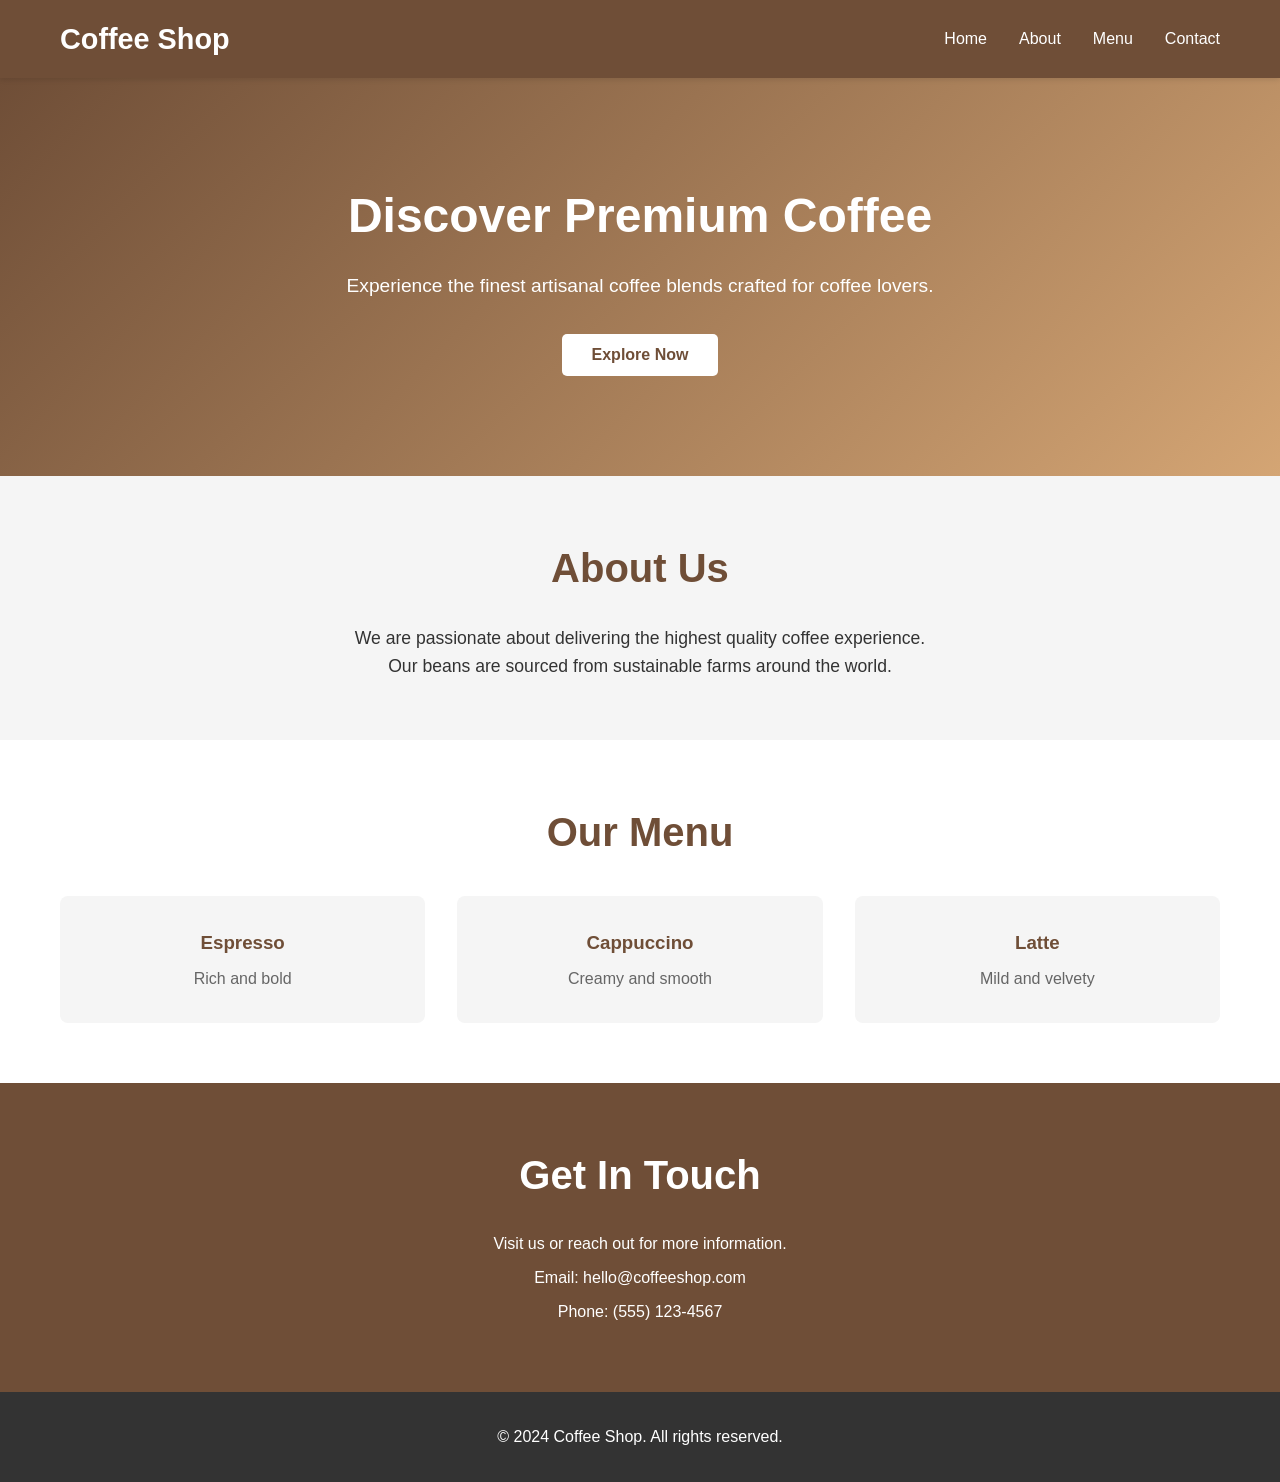
==== index.html @ 4ff1c667 "Initial commit: Set up project structure with HTML, CSS, and assets directories" ====
<!DOCTYPE html>
<html lang="en">
<head>
    <meta charset="UTF-8">
    <meta name="viewport" content="width=device-width, initial-scale=1.0">
    <meta name="description" content="Premium coffee shop landing page - Discover our artisanal coffee blends and cozy atmosphere.">
    <title>Coffee Shop - Artisanal Coffee Blends</title>
    <link rel="stylesheet" href="css/styles.css">
</head>
<body>
    <header>
        <nav class="navbar">
            <div class="container">
                <h1 class="logo">Coffee Shop</h1>
                <ul class="nav-links">
                    <li><a href="#home">Home</a></li>
                    <li><a href="#about">About</a></li>
                    <li><a href="#menu">Menu</a></li>
                    <li><a href="#contact">Contact</a></li>
                </ul>
            </div>
        </nav>
    </header>

    <main>
        <section id="home" class="hero">
            <div class="hero-content">
                <h2>Discover Premium Coffee</h2>
                <p>Experience the finest artisanal coffee blends crafted for coffee lovers.</p>
                <button class="cta-button">Explore Now</button>
            </div>
        </section>

        <section id="about" class="about">
            <div class="container">
                <h2>About Us</h2>
                <p>We are passionate about delivering the highest quality coffee experience. Our beans are sourced from sustainable farms around the world.</p>
            </div>
        </section>

        <section id="menu" class="menu">
            <div class="container">
                <h2>Our Menu</h2>
                <div class="menu-items">
                    <div class="menu-item">
                        <h3>Espresso</h3>
                        <p>Rich and bold</p>
                    </div>
                    <div class="menu-item">
                        <h3>Cappuccino</h3>
                        <p>Creamy and smooth</p>
                    </div>
                    <div class="menu-item">
                        <h3>Latte</h3>
                        <p>Mild and velvety</p>
                    </div>
                </div>
            </div>
        </section>

        <section id="contact" class="contact">
            <div class="container">
                <h2>Get In Touch</h2>
                <p>Visit us or reach out for more information.</p>
                <p>Email: hello@coffeeshop.com</p>
                <p>Phone: (555) 123-4567</p>
            </div>
        </section>
    </main>

    <footer>
        <div class="container">
            <p>&copy; 2024 Coffee Shop. All rights reserved.</p>
        </div>
    </footer>

    <script src="assets/script.js"></script>
</body>
</html>
---- css/styles.css ----
/* Coffee Shop Landing Page - Main Stylesheet */

:root {
    --primary-color: #6F4E37;
    --secondary-color: #D4A574;
    --text-color: #333;
    --light-bg: #F5F5F5;
    --white: #FFFFFF;
}

* {
    margin: 0;
    padding: 0;
    box-sizing: border-box;
}

html {
    scroll-behavior: smooth;
}

body {
    font-family: 'Segoe UI', Tahoma, Geneva, Verdana, sans-serif;
    color: var(--text-color);
    line-height: 1.6;
}

.container {
    max-width: 1200px;
    margin: 0 auto;
    padding: 0 20px;
}

/* Header & Navigation */
header {
    background-color: var(--primary-color);
    color: var(--white);
    position: sticky;
    top: 0;
    z-index: 100;
    box-shadow: 0 2px 5px rgba(0,0,0,0.1);
}

.navbar .container {
    display: flex;
    justify-content: space-between;
    align-items: center;
    padding: 1rem 20px;
}

.logo {
    font-size: 1.8rem;
    font-weight: bold;
}

.nav-links {
    display: flex;
    list-style: none;
    gap: 2rem;
}

.nav-links a {
    color: var(--white);
    text-decoration: none;
    transition: color 0.3s ease;
}

.nav-links a:hover {
    color: var(--secondary-color);
}

/* Hero Section */
.hero {
    background: linear-gradient(135deg, var(--primary-color), var(--secondary-color));
    color: var(--white);
    padding: 100px 20px;
    text-align: center;
}

.hero-content h2 {
    font-size: 3rem;
    margin-bottom: 1rem;
}

.hero-content p {
    font-size: 1.2rem;
    margin-bottom: 2rem;
}

.cta-button {
    background-color: var(--white);
    color: var(--primary-color);
    border: none;
    padding: 12px 30px;
    font-size: 1rem;
    font-weight: bold;
    border-radius: 5px;
    cursor: pointer;
    transition: transform 0.3s ease, box-shadow 0.3s ease;
}

.cta-button:hover {
    transform: translateY(-2px);
    box-shadow: 0 4px 12px rgba(0,0,0,0.2);
}

/* About Section */
.about {
    padding: 60px 20px;
    background-color: var(--light-bg);
    text-align: center;
}

.about h2 {
    font-size: 2.5rem;
    margin-bottom: 1.5rem;
    color: var(--primary-color);
}

.about p {
    font-size: 1.1rem;
    max-width: 600px;
    margin: 0 auto;
}

/* Menu Section */
.menu {
    padding: 60px 20px;
}

.menu h2 {
    font-size: 2.5rem;
    text-align: center;
    margin-bottom: 2rem;
    color: var(--primary-color);
}

.menu-items {
    display: grid;
    grid-template-columns: repeat(auto-fit, minmax(250px, 1fr));
    gap: 2rem;
}

.menu-item {
    background-color: var(--light-bg);
    padding: 2rem;
    border-radius: 8px;
    text-align: center;
    transition: transform 0.3s ease, box-shadow 0.3s ease;
}

.menu-item:hover {
    transform: translateY(-5px);
    box-shadow: 0 6px 15px rgba(0,0,0,0.1);
}

.menu-item h3 {
    color: var(--primary-color);
    margin-bottom: 0.5rem;
}

.menu-item p {
    color: #666;
}

/* Contact Section */
.contact {
    padding: 60px 20px;
    background-color: var(--primary-color);
    color: var(--white);
    text-align: center;
}

.contact h2 {
    font-size: 2.5rem;
    margin-bottom: 1.5rem;
}

.contact p {
    font-size: 1rem;
    margin-bottom: 0.5rem;
}

/* Footer */
footer {
    background-color: #333;
    color: var(--white);
    text-align: center;
    padding: 2rem 20px;
}

footer p {
    margin: 0;
}

/* Responsive Design */
@media (max-width: 768px) {
    .nav-links {
        gap: 1rem;
        font-size: 0.9rem;
    }

    .hero-content h2 {
        font-size: 2rem;
    }

    .hero-content p {
        font-size: 1rem;
    }

    .about h2,
    .menu h2,
    .contact h2 {
        font-size: 2rem;
    }

    .menu-items {
        grid-template-columns: 1fr;
    }
}
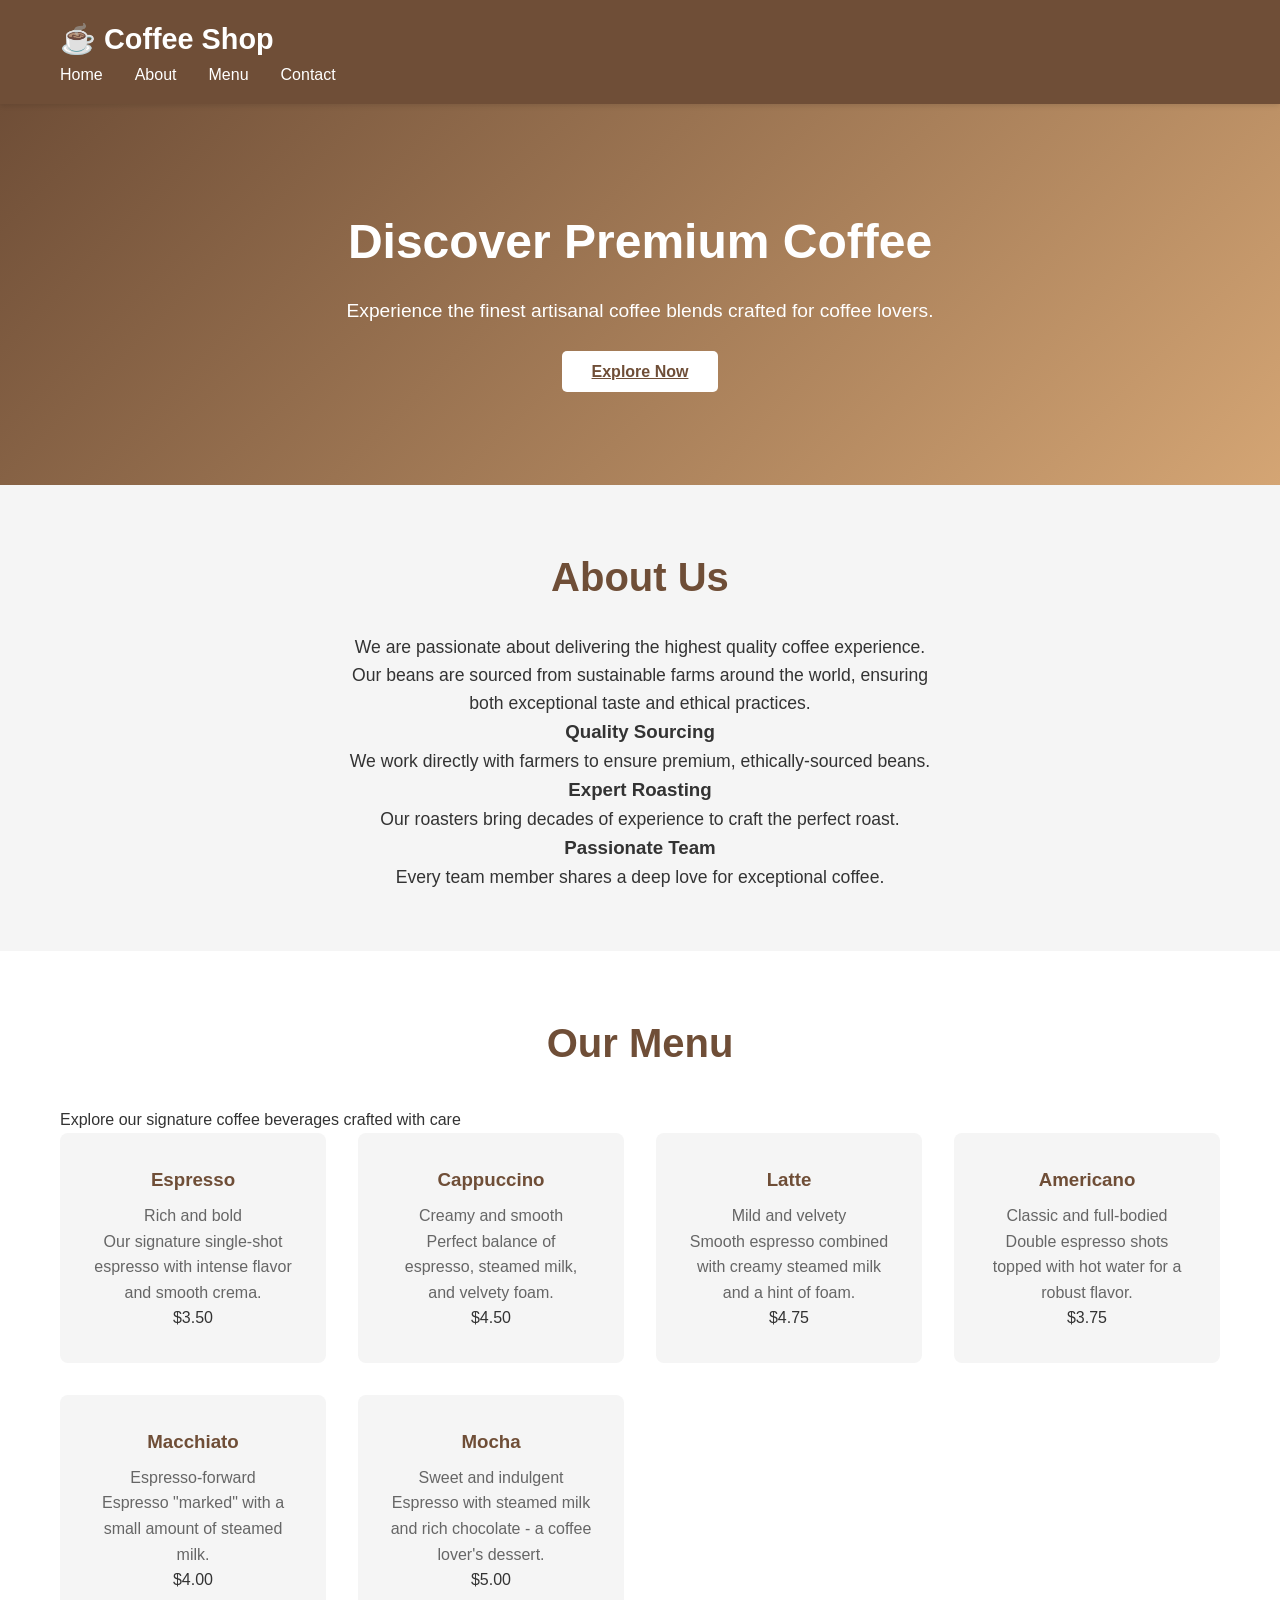
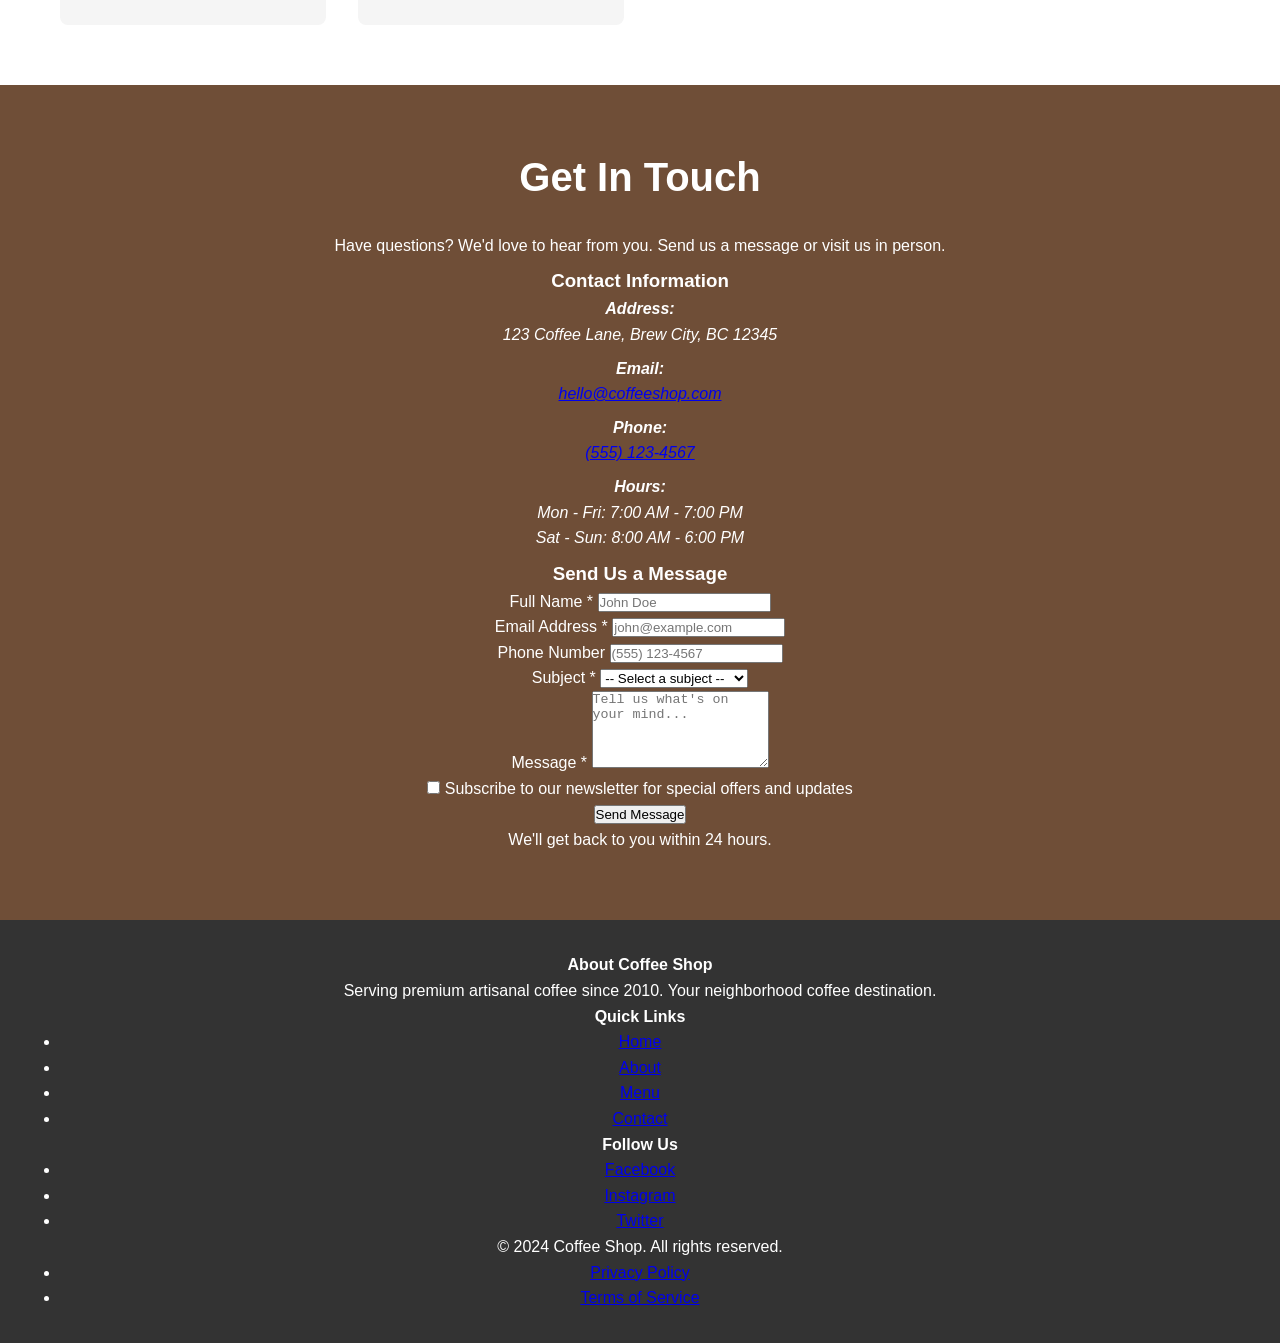
==== commit b83227e9: "feat: Create comprehensive HTML markup with semantic structure - Add complete header with navigation" ====
--- a/index.html
+++ b/index.html
@@ -4,73 +4,240 @@
     <meta charset="UTF-8">
     <meta name="viewport" content="width=device-width, initial-scale=1.0">
     <meta name="description" content="Premium coffee shop landing page - Discover our artisanal coffee blends and cozy atmosphere.">
+    <meta name="keywords" content="coffee, artisanal, cafe, specialty coffee, espresso">
+    <meta name="author" content="Coffee Shop">
     <title>Coffee Shop - Artisanal Coffee Blends</title>
     <link rel="stylesheet" href="css/styles.css">
 </head>
 <body>
-    <header>
+    <!-- Header with Navigation -->
+    <header class="header">
         <nav class="navbar">
             <div class="container">
-                <h1 class="logo">Coffee Shop</h1>
-                <ul class="nav-links">
-                    <li><a href="#home">Home</a></li>
-                    <li><a href="#about">About</a></li>
-                    <li><a href="#menu">Menu</a></li>
-                    <li><a href="#contact">Contact</a></li>
-                </ul>
+                <div class="nav-wrapper">
+                    <h1 class="logo">☕ Coffee Shop</h1>
+                    <ul class="nav-links">
+                        <li><a href="#home">Home</a></li>
+                        <li><a href="#about">About</a></li>
+                        <li><a href="#menu">Menu</a></li>
+                        <li><a href="#contact">Contact</a></li>
+                    </ul>
+                </div>
             </div>
         </nav>
     </header>
 
     <main>
+        <!-- Hero Section -->
         <section id="home" class="hero">
             <div class="hero-content">
                 <h2>Discover Premium Coffee</h2>
                 <p>Experience the finest artisanal coffee blends crafted for coffee lovers.</p>
-                <button class="cta-button">Explore Now</button>
-            </div>
-        </section>
-
+                <a href="#menu" class="cta-button">Explore Now</a>
+            </div>
+        </section>
+
+        <!-- About Section -->
         <section id="about" class="about">
             <div class="container">
                 <h2>About Us</h2>
-                <p>We are passionate about delivering the highest quality coffee experience. Our beans are sourced from sustainable farms around the world.</p>
-            </div>
-        </section>
-
+                <article class="about-content">
+                    <p>We are passionate about delivering the highest quality coffee experience. Our beans are sourced from sustainable farms around the world, ensuring both exceptional taste and ethical practices.</p>
+                    <div class="about-features">
+                        <div class="feature">
+                            <h3>Quality Sourcing</h3>
+                            <p>We work directly with farmers to ensure premium, ethically-sourced beans.</p>
+                        </div>
+                        <div class="feature">
+                            <h3>Expert Roasting</h3>
+                            <p>Our roasters bring decades of experience to craft the perfect roast.</p>
+                        </div>
+                        <div class="feature">
+                            <h3>Passionate Team</h3>
+                            <p>Every team member shares a deep love for exceptional coffee.</p>
+                        </div>
+                    </div>
+                </article>
+            </div>
+        </section>
+
+        <!-- Menu Preview Section -->
         <section id="menu" class="menu">
             <div class="container">
                 <h2>Our Menu</h2>
+                <p class="menu-intro">Explore our signature coffee beverages crafted with care</p>
                 <div class="menu-items">
-                    <div class="menu-item">
+                    <article class="menu-item">
                         <h3>Espresso</h3>
-                        <p>Rich and bold</p>
-                    </div>
-                    <div class="menu-item">
+                        <p class="description">Rich and bold</p>
+                        <p class="details">Our signature single-shot espresso with intense flavor and smooth crema.</p>
+                        <span class="price">$3.50</span>
+                    </article>
+                    <article class="menu-item">
                         <h3>Cappuccino</h3>
-                        <p>Creamy and smooth</p>
-                    </div>
-                    <div class="menu-item">
+                        <p class="description">Creamy and smooth</p>
+                        <p class="details">Perfect balance of espresso, steamed milk, and velvety foam.</p>
+                        <span class="price">$4.50</span>
+                    </article>
+                    <article class="menu-item">
                         <h3>Latte</h3>
-                        <p>Mild and velvety</p>
-                    </div>
-                </div>
-            </div>
-        </section>
-
+                        <p class="description">Mild and velvety</p>
+                        <p class="details">Smooth espresso combined with creamy steamed milk and a hint of foam.</p>
+                        <span class="price">$4.75</span>
+                    </article>
+                    <article class="menu-item">
+                        <h3>Americano</h3>
+                        <p class="description">Classic and full-bodied</p>
+                        <p class="details">Double espresso shots topped with hot water for a robust flavor.</p>
+                        <span class="price">$3.75</span>
+                    </article>
+                    <article class="menu-item">
+                        <h3>Macchiato</h3>
+                        <p class="description">Espresso-forward</p>
+                        <p class="details">Espresso "marked" with a small amount of steamed milk.</p>
+                        <span class="price">$4.00</span>
+                    </article>
+                    <article class="menu-item">
+                        <h3>Mocha</h3>
+                        <p class="description">Sweet and indulgent</p>
+                        <p class="details">Espresso with steamed milk and rich chocolate - a coffee lover's dessert.</p>
+                        <span class="price">$5.00</span>
+                    </article>
+                </div>
+            </div>
+        </section>
+
+        <!-- Contact Section with Form -->
         <section id="contact" class="contact">
             <div class="container">
                 <h2>Get In Touch</h2>
-                <p>Visit us or reach out for more information.</p>
-                <p>Email: hello@coffeeshop.com</p>
-                <p>Phone: (555) 123-4567</p>
+                <p class="contact-intro">Have questions? We'd love to hear from you. Send us a message or visit us in person.</p>
+                
+                <div class="contact-wrapper">
+                    <!-- Contact Information -->
+                    <aside class="contact-info">
+                        <h3>Contact Information</h3>
+                        <address>
+                            <p><strong>Address:</strong><br>123 Coffee Lane, Brew City, BC 12345</p>
+                            <p><strong>Email:</strong><br><a href="mailto:hello@coffeeshop.com">hello@coffeeshop.com</a></p>
+                            <p><strong>Phone:</strong><br><a href="tel:+15551234567">(555) 123-4567</a></p>
+                            <p><strong>Hours:</strong><br>Mon - Fri: 7:00 AM - 7:00 PM<br>Sat - Sun: 8:00 AM - 6:00 PM</p>
+                        </address>
+                    </aside>
+
+                    <!-- Contact Form -->
+                    <form class="contact-form" method="POST" action="#" name="contactForm">
+                        <h3>Send Us a Message</h3>
+                        
+                        <div class="form-group">
+                            <label for="name">Full Name <span class="required">*</span></label>
+                            <input 
+                                type="text" 
+                                id="name" 
+                                name="name" 
+                                placeholder="John Doe"
+                                required
+                                autocomplete="name"
+                            >
+                        </div>
+
+                        <div class="form-group">
+                            <label for="email">Email Address <span class="required">*</span></label>
+                            <input 
+                                type="email" 
+                                id="email" 
+                                name="email" 
+                                placeholder="john@example.com"
+                                required
+                                autocomplete="email"
+                            >
+                        </div>
+
+                        <div class="form-group">
+                            <label for="phone">Phone Number</label>
+                            <input 
+                                type="tel" 
+                                id="phone" 
+                                name="phone" 
+                                placeholder="(555) 123-4567"
+                                autocomplete="tel"
+                            >
+                        </div>
+
+                        <div class="form-group">
+                            <label for="subject">Subject <span class="required">*</span></label>
+                            <select id="subject" name="subject" required>
+                                <option value="">-- Select a subject --</option>
+                                <option value="general">General Inquiry</option>
+                                <option value="order">Order Information</option>
+                                <option value="events">Events & Catering</option>
+                                <option value="feedback">Feedback</option>
+                                <option value="partnership">Business Partnership</option>
+                                <option value="other">Other</option>
+                            </select>
+                        </div>
+
+                        <div class="form-group">
+                            <label for="message">Message <span class="required">*</span></label>
+                            <textarea 
+                                id="message" 
+                                name="message" 
+                                rows="5" 
+                                placeholder="Tell us what's on your mind..."
+                                required
+                            ></textarea>
+                        </div>
+
+                        <div class="form-group checkbox">
+                            <input 
+                                type="checkbox" 
+                                id="newsletter" 
+                                name="newsletter"
+                            >
+                            <label for="newsletter">Subscribe to our newsletter for special offers and updates</label>
+                        </div>
+
+                        <button type="submit" class="submit-button">Send Message</button>
+                        <p class="form-note">We'll get back to you within 24 hours.</p>
+                    </form>
+                </div>
             </div>
         </section>
     </main>
 
-    <footer>
+    <!-- Footer -->
+    <footer class="footer">
         <div class="container">
-            <p>&copy; 2024 Coffee Shop. All rights reserved.</p>
+            <div class="footer-content">
+                <div class="footer-section">
+                    <h4>About Coffee Shop</h4>
+                    <p>Serving premium artisanal coffee since 2010. Your neighborhood coffee destination.</p>
+                </div>
+                <div class="footer-section">
+                    <h4>Quick Links</h4>
+                    <ul>
+                        <li><a href="#home">Home</a></li>
+                        <li><a href="#about">About</a></li>
+                        <li><a href="#menu">Menu</a></li>
+                        <li><a href="#contact">Contact</a></li>
+                    </ul>
+                </div>
+                <div class="footer-section">
+                    <h4>Follow Us</h4>
+                    <ul>
+                        <li><a href="#">Facebook</a></li>
+                        <li><a href="#">Instagram</a></li>
+                        <li><a href="#">Twitter</a></li>
+                    </ul>
+                </div>
+            </div>
+            <div class="footer-bottom">
+                <p>&copy; 2024 Coffee Shop. All rights reserved.</p>
+                <ul class="footer-links">
+                    <li><a href="#">Privacy Policy</a></li>
+                    <li><a href="#">Terms of Service</a></li>
+                </ul>
+            </div>
         </div>
     </footer>
 
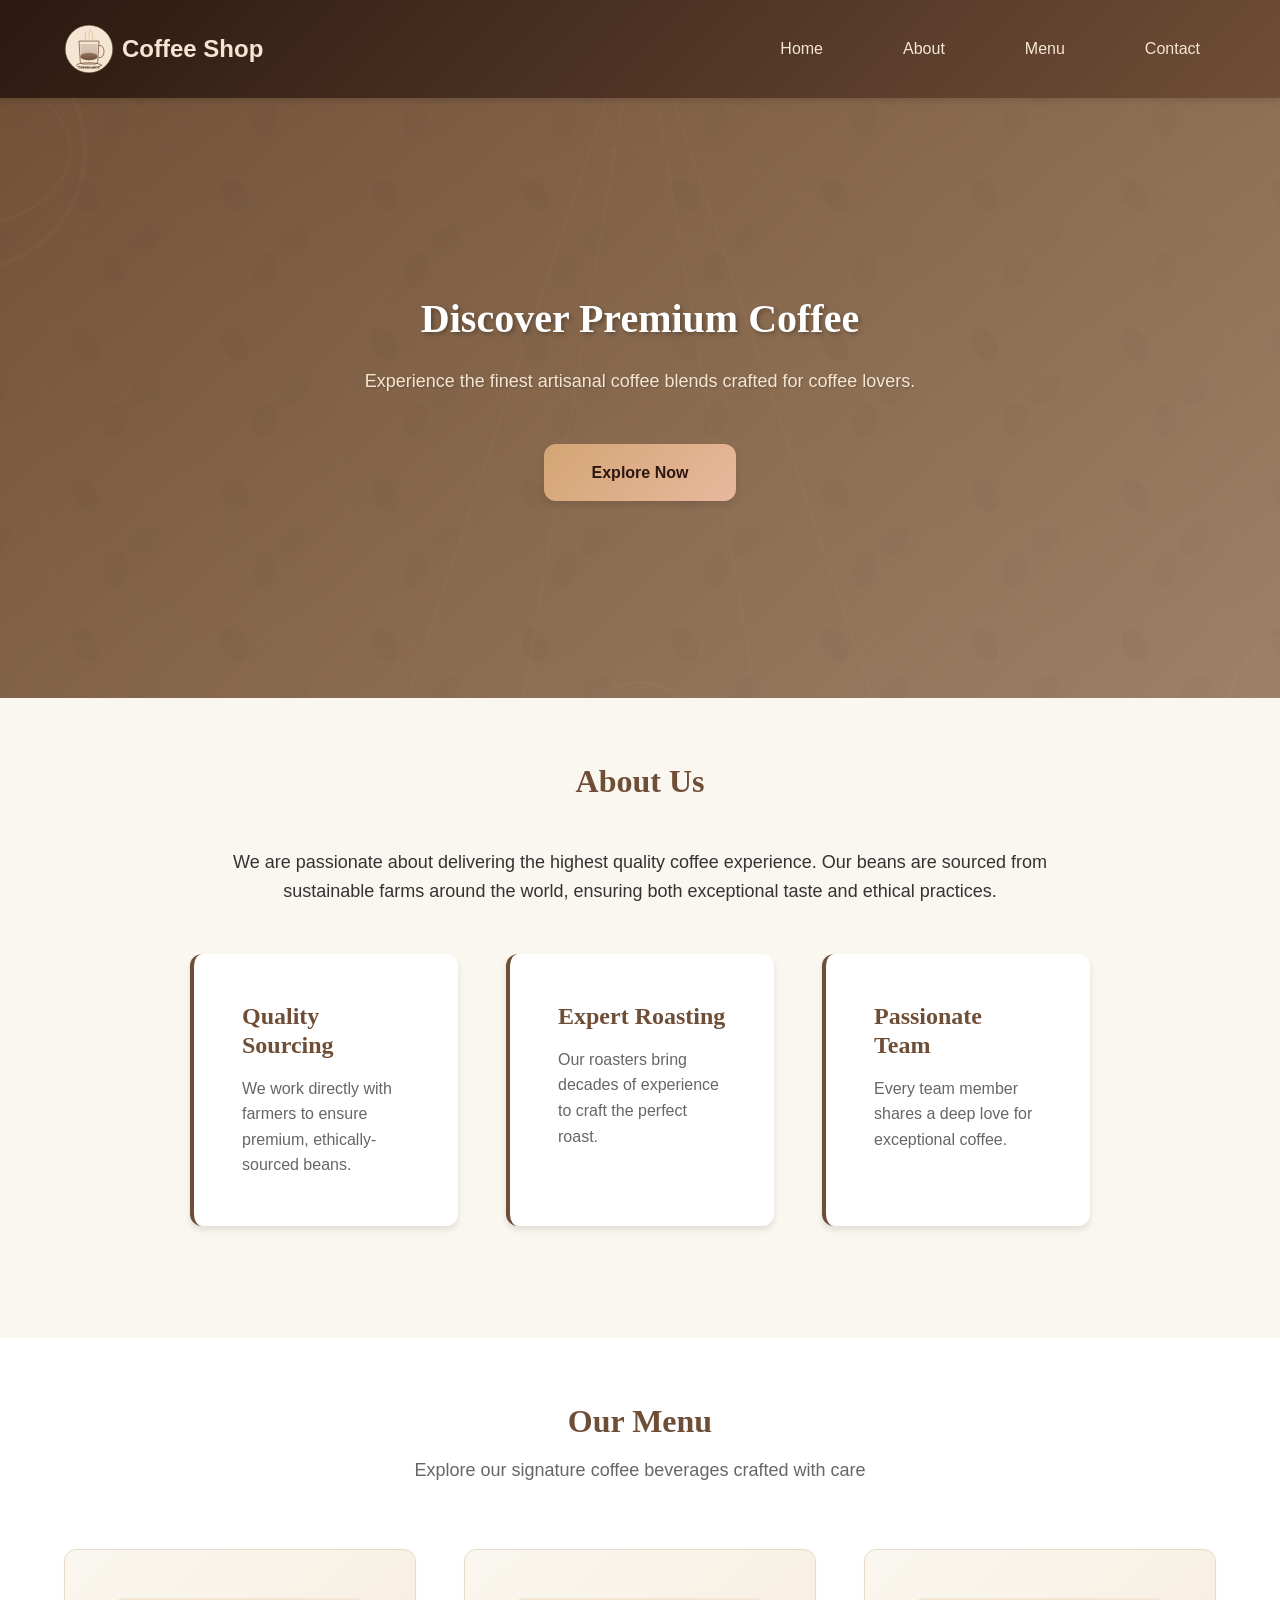
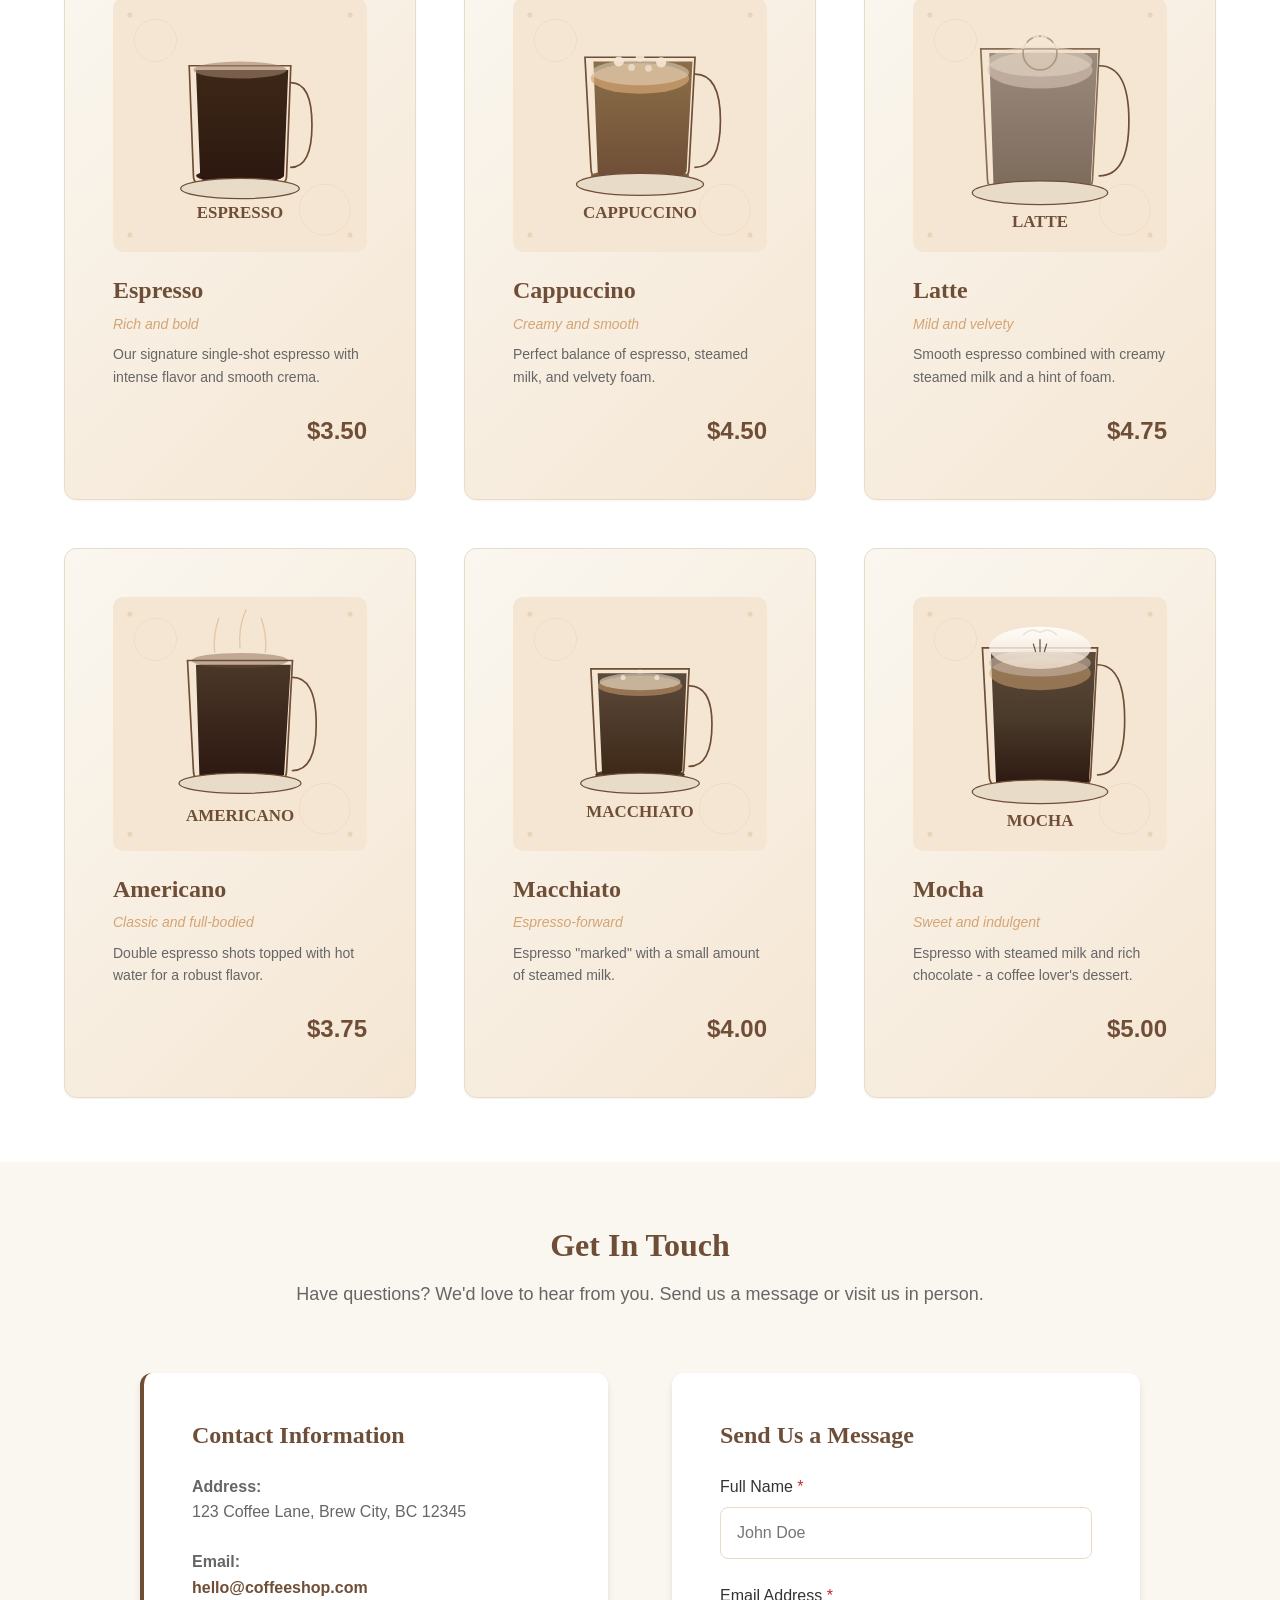
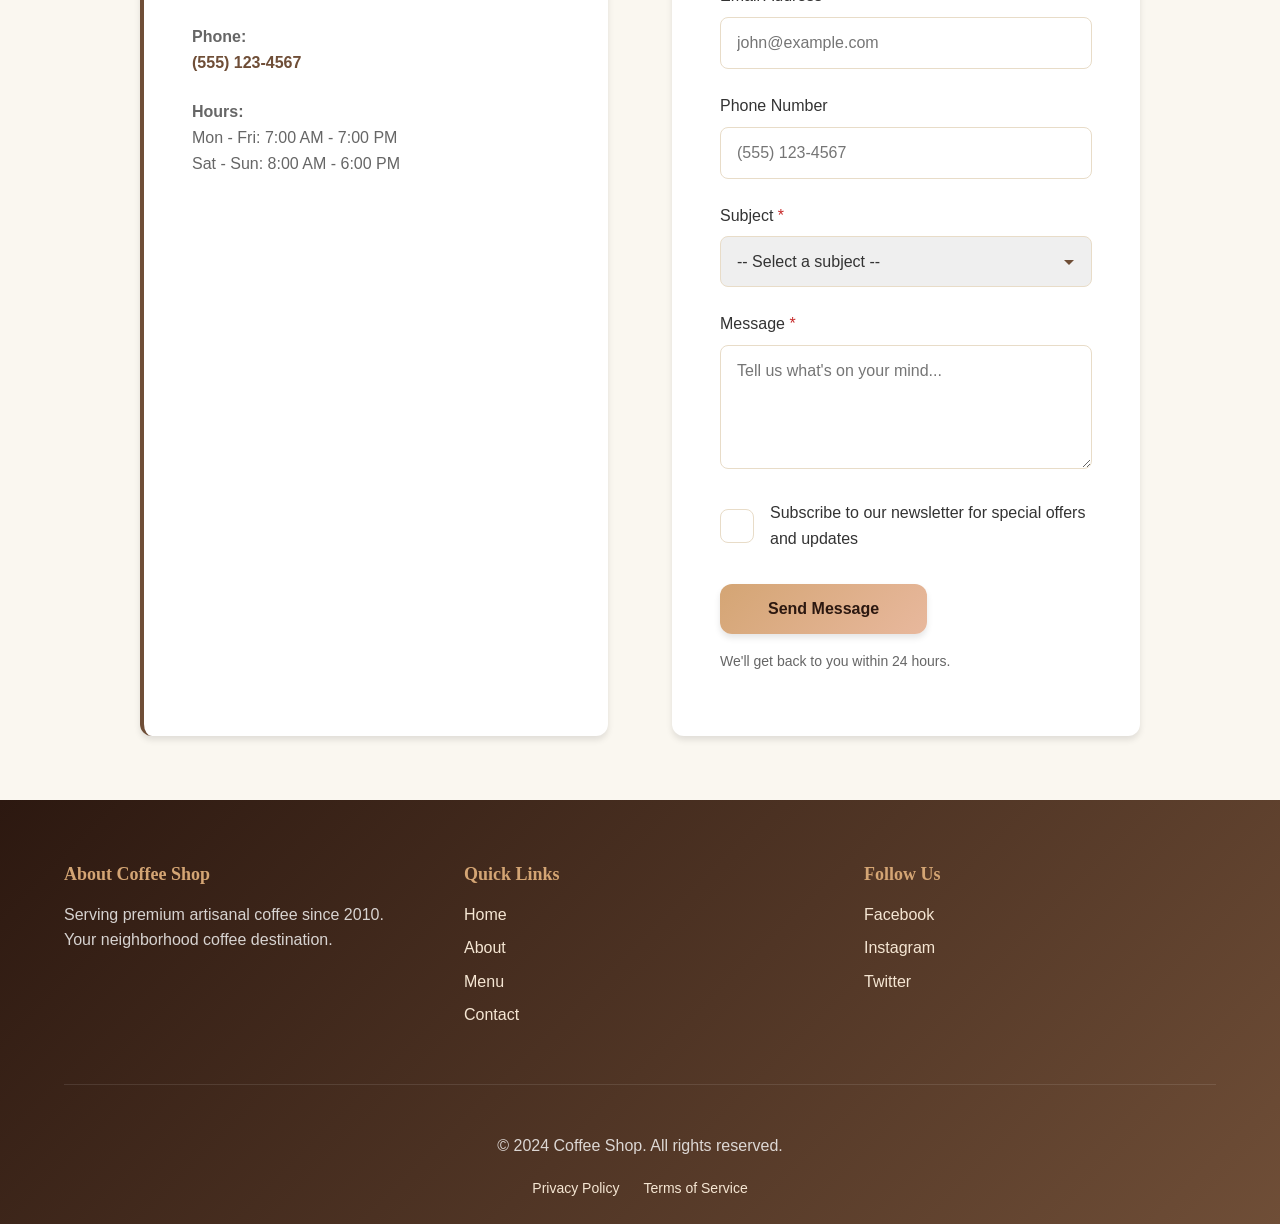
==== commit 8f3a842f: "Add coffee shop branding assets: logo, hero background, and menu item illustrations with optimized l" ====
--- a/index.html
+++ b/index.html
@@ -8,6 +8,10 @@
     <meta name="author" content="Coffee Shop">
     <title>Coffee Shop - Artisanal Coffee Blends</title>
     <link rel="stylesheet" href="css/styles.css">
+    <!-- Preload hero background for faster LCP -->
+    <link rel="preload" as="image" href="images/hero-background.svg">
+    <!-- Preload logo for header -->
+    <link rel="preload" as="image" href="images/logo.svg">
 </head>
 <body>
     <!-- Header with Navigation -->
@@ -15,7 +19,10 @@
         <nav class="navbar">
             <div class="container">
                 <div class="nav-wrapper">
-                    <h1 class="logo">☕ Coffee Shop</h1>
+                    <a href="#home" class="logo-link">
+                        <img src="images/logo.svg" alt="Coffee Shop Logo" class="logo-image" width="50" height="50" loading="eager">
+                        <span class="logo-text">Coffee Shop</span>
+                    </a>
                     <ul class="nav-links">
                         <li><a href="#home">Home</a></li>
                         <li><a href="#about">About</a></li>
@@ -28,8 +35,8 @@
     </header>
 
     <main>
-        <!-- Hero Section -->
-        <section id="home" class="hero">
+        <!-- Hero Section with Background Image -->
+        <section id="home" class="hero" style="background-image: url('images/hero-background.svg');">
             <div class="hero-content">
                 <h2>Discover Premium Coffee</h2>
                 <p>Experience the finest artisanal coffee blends crafted for coffee lovers.</p>
@@ -61,43 +68,102 @@
             </div>
         </section>
 
-        <!-- Menu Preview Section -->
+        <!-- Menu Preview Section with Images -->
         <section id="menu" class="menu">
             <div class="container">
                 <h2>Our Menu</h2>
                 <p class="menu-intro">Explore our signature coffee beverages crafted with care</p>
                 <div class="menu-items">
                     <article class="menu-item">
+                        <figure class="menu-item-image">
+                            <img 
+                                src="images/menu-espresso.svg" 
+                                alt="Espresso - Rich and bold single-shot espresso" 
+                                width="280" 
+                                height="280"
+                                loading="lazy"
+                            >
+                        </figure>
                         <h3>Espresso</h3>
                         <p class="description">Rich and bold</p>
                         <p class="details">Our signature single-shot espresso with intense flavor and smooth crema.</p>
                         <span class="price">$3.50</span>
                     </article>
-                    <article class="menu-item">
+
+                    <article class="menu-item">
+                        <figure class="menu-item-image">
+                            <img 
+                                src="images/menu-cappuccino.svg" 
+                                alt="Cappuccino - Creamy and smooth espresso with steamed milk and foam" 
+                                width="280" 
+                                height="280"
+                                loading="lazy"
+                            >
+                        </figure>
                         <h3>Cappuccino</h3>
                         <p class="description">Creamy and smooth</p>
                         <p class="details">Perfect balance of espresso, steamed milk, and velvety foam.</p>
                         <span class="price">$4.50</span>
                     </article>
-                    <article class="menu-item">
+
+                    <article class="menu-item">
+                        <figure class="menu-item-image">
+                            <img 
+                                src="images/menu-latte.svg" 
+                                alt="Latte - Mild and velvety coffee with steamed milk" 
+                                width="280" 
+                                height="280"
+                                loading="lazy"
+                            >
+                        </figure>
                         <h3>Latte</h3>
                         <p class="description">Mild and velvety</p>
                         <p class="details">Smooth espresso combined with creamy steamed milk and a hint of foam.</p>
                         <span class="price">$4.75</span>
                     </article>
-                    <article class="menu-item">
+
+                    <article class="menu-item">
+                        <figure class="menu-item-image">
+                            <img 
+                                src="images/menu-americano.svg" 
+                                alt="Americano - Classic and full-bodied coffee" 
+                                width="280" 
+                                height="280"
+                                loading="lazy"
+                            >
+                        </figure>
                         <h3>Americano</h3>
                         <p class="description">Classic and full-bodied</p>
                         <p class="details">Double espresso shots topped with hot water for a robust flavor.</p>
                         <span class="price">$3.75</span>
                     </article>
-                    <article class="menu-item">
+
+                    <article class="menu-item">
+                        <figure class="menu-item-image">
+                            <img 
+                                src="images/menu-macchiato.svg" 
+                                alt="Macchiato - Espresso-forward drink with milk mark" 
+                                width="280" 
+                                height="280"
+                                loading="lazy"
+                            >
+                        </figure>
                         <h3>Macchiato</h3>
                         <p class="description">Espresso-forward</p>
                         <p class="details">Espresso "marked" with a small amount of steamed milk.</p>
                         <span class="price">$4.00</span>
                     </article>
-                    <article class="menu-item">
+
+                    <article class="menu-item">
+                        <figure class="menu-item-image">
+                            <img 
+                                src="images/menu-mocha.svg" 
+                                alt="Mocha - Sweet and indulgent espresso with chocolate" 
+                                width="280" 
+                                height="280"
+                                loading="lazy"
+                            >
+                        </figure>
                         <h3>Mocha</h3>
                         <p class="description">Sweet and indulgent</p>
                         <p class="details">Espresso with steamed milk and rich chocolate - a coffee lover's dessert.</p>
@@ -225,9 +291,9 @@
                 <div class="footer-section">
                     <h4>Follow Us</h4>
                     <ul>
-                        <li><a href="#">Facebook</a></li>
-                        <li><a href="#">Instagram</a></li>
-                        <li><a href="#">Twitter</a></li>
+                        <li><a href="#" title="Visit our Facebook">Facebook</a></li>
+                        <li><a href="#" title="Follow us on Instagram">Instagram</a></li>
+                        <li><a href="#" title="Follow us on Twitter">Twitter</a></li>
                     </ul>
                 </div>
             </div>
--- a/css/styles.css
+++ b/css/styles.css
@@ -1,13 +1,72 @@
-/* Coffee Shop Landing Page - Main Stylesheet */
+/* ================================================
+   COFFEE SHOP LANDING PAGE - COMPREHENSIVE STYLESHEET
+   ================================================ */
+
+/* =====================
+   1. ROOT VARIABLES & RESETS
+   ===================== */
 
 :root {
-    --primary-color: #6F4E37;
-    --secondary-color: #D4A574;
-    --text-color: #333;
-    --light-bg: #F5F5F5;
-    --white: #FFFFFF;
-}
-
+    /* Color Palette - Coffee Shop Theme */
+    --color-primary: #6F4E37;          /* Rich espresso brown */
+    --color-secondary: #A0826D;        /* Medium coffee brown */
+    --color-accent: #D4A574;           /* Warm caramel/cream */
+    --color-light: #F5E6D3;            /* Soft cream background */
+    --color-lighter: #FAF7F0;          /* Off-white */
+    --color-dark: #2C1810;             /* Deep espresso black */
+    --color-white: #FFFFFF;
+    --color-text: #333333;
+    --color-text-light: #666666;
+    --color-border: #E8DCC8;
+    --color-success: #2E7D32;
+    --color-error: #C62828;
+
+    /* Typography */
+    --font-primary: 'Segoe UI', Tahoma, Geneva, Verdana, sans-serif;
+    --font-secondary: 'Georgia', 'Times New Roman', serif;
+    --font-size-base: 1rem;
+    --font-size-lg: 1.125rem;
+    --font-size-xl: 1.5rem;
+    --font-size-2xl: 2rem;
+    --font-size-3xl: 2.5rem;
+    --font-size-sm: 0.875rem;
+    --font-weight-normal: 400;
+    --font-weight-medium: 500;
+    --font-weight-semibold: 600;
+    --font-weight-bold: 700;
+
+    /* Spacing */
+    --spacing-xs: 0.25rem;
+    --spacing-sm: 0.5rem;
+    --spacing-md: 1rem;
+    --spacing-lg: 1.5rem;
+    --spacing-xl: 2rem;
+    --spacing-2xl: 3rem;
+    --spacing-3xl: 4rem;
+
+    /* Border Radius */
+    --radius-sm: 4px;
+    --radius-md: 8px;
+    --radius-lg: 12px;
+    --radius-full: 50%;
+
+    /* Transitions */
+    --transition-fast: 0.2s ease;
+    --transition-normal: 0.3s ease;
+    --transition-slow: 0.5s ease;
+
+    /* Box Shadow */
+    --shadow-sm: 0 1px 2px rgba(0, 0, 0, 0.05);
+    --shadow-md: 0 4px 6px rgba(0, 0, 0, 0.1);
+    --shadow-lg: 0 10px 15px rgba(0, 0, 0, 0.15);
+    --shadow-xl: 0 20px 25px rgba(0, 0, 0, 0.2);
+
+    /* Container Width */
+    --container-width: 1200px;
+    --container-padding: 1.5rem;
+}
+
+/* Reset & Base Styles */
 * {
     margin: 0;
     padding: 0;
@@ -16,204 +75,1087 @@
 
 html {
     scroll-behavior: smooth;
+    font-size: 16px;
+    width: 100%;
+    overflow-x: hidden;
 }
 
 body {
-    font-family: 'Segoe UI', Tahoma, Geneva, Verdana, sans-serif;
-    color: var(--text-color);
+    font-family: var(--font-primary);
+    font-size: var(--font-size-base);
     line-height: 1.6;
-}
+    color: var(--color-text);
+    background-color: var(--color-white);
+    overflow-x: hidden;
+    width: 100%;
+    max-width: 100vw;
+}
+
+/* =====================
+   2. TYPOGRAPHY
+   ===================== */
+
+h1, h2, h3, h4, h5, h6 {
+    font-family: var(--font-secondary);
+    line-height: 1.2;
+    color: var(--color-dark);
+    margin-bottom: var(--spacing-md);
+    font-weight: var(--font-weight-bold);
+    word-wrap: break-word;
+}
+
+h1 {
+    font-size: var(--font-size-3xl);
+}
+
+h2 {
+    font-size: var(--font-size-2xl);
+}
+
+h3 {
+    font-size: var(--font-size-xl);
+}
+
+h4 {
+    font-size: var(--font-size-lg);
+}
+
+p {
+    margin-bottom: var(--spacing-md);
+    color: var(--color-text-light);
+    word-wrap: break-word;
+}
+
+a {
+    color: var(--color-primary);
+    text-decoration: none;
+    transition: color var(--transition-fast);
+}
+
+a:hover {
+    color: var(--color-accent);
+}
+
+/* Image Optimization */
+img {
+    max-width: 100%;
+    height: auto;
+    display: block;
+}
+
+figure {
+    margin: 0;
+    padding: 0;
+}
+
+/* =====================
+   3. CONTAINER & LAYOUT
+   ===================== */
 
 .container {
-    max-width: 1200px;
+    max-width: var(--container-width);
     margin: 0 auto;
-    padding: 0 20px;
-}
-
-/* Header & Navigation */
-header {
-    background-color: var(--primary-color);
-    color: var(--white);
+    padding: 0 var(--container-padding);
+    width: 100%;
+}
+
+main {
+    background-color: var(--color-white);
+    width: 100%;
+}
+
+section {
+    padding: var(--spacing-3xl) 0;
+    width: 100%;
+}
+
+/* =====================
+   4. HEADER & NAVIGATION
+   ===================== */
+
+.header {
+    background: linear-gradient(135deg, var(--color-dark) 0%, var(--color-primary) 100%);
+    box-shadow: var(--shadow-md);
     position: sticky;
     top: 0;
-    z-index: 100;
-    box-shadow: 0 2px 5px rgba(0,0,0,0.1);
-}
-
-.navbar .container {
+    z-index: 1000;
+    width: 100%;
+}
+
+.navbar {
+    padding: var(--spacing-lg) 0;
+    width: 100%;
+}
+
+.nav-wrapper {
     display: flex;
     justify-content: space-between;
     align-items: center;
-    padding: 1rem 20px;
-}
-
-.logo {
-    font-size: 1.8rem;
-    font-weight: bold;
+    gap: var(--spacing-lg);
+    flex-wrap: wrap;
+}
+
+.logo-link {
+    display: flex;
+    align-items: center;
+    gap: var(--spacing-sm);
+    text-decoration: none;
+    transition: opacity var(--transition-normal);
+    white-space: nowrap;
+    flex-shrink: 0;
+}
+
+.logo-link:hover {
+    opacity: 0.8;
+}
+
+.logo-image {
+    width: 50px;
+    height: 50px;
+    display: block;
+}
+
+.logo-text {
+    font-size: var(--font-size-xl);
+    font-weight: var(--font-weight-bold);
+    color: var(--color-light);
+    margin: 0;
+    transition: color var(--transition-normal);
+    white-space: nowrap;
+}
+
+.logo-link:hover .logo-text {
+    color: var(--color-accent);
 }
 
 .nav-links {
     display: flex;
     list-style: none;
-    gap: 2rem;
+    gap: var(--spacing-2xl);
+    flex-wrap: wrap;
+    justify-content: flex-end;
 }
 
 .nav-links a {
-    color: var(--white);
-    text-decoration: none;
-    transition: color 0.3s ease;
+    color: var(--color-light);
+    font-weight: var(--font-weight-medium);
+    padding: var(--spacing-sm) var(--spacing-md);
+    position: relative;
+    transition: color var(--transition-normal);
+    white-space: nowrap;
 }
 
 .nav-links a:hover {
-    color: var(--secondary-color);
-}
-
-/* Hero Section */
+    color: var(--color-accent);
+}
+
+.nav-links a::after {
+    content: '';
+    position: absolute;
+    bottom: 0;
+    left: 0;
+    width: 0;
+    height: 2px;
+    background-color: var(--color-accent);
+    transition: width var(--transition-normal);
+}
+
+.nav-links a:hover::after {
+    width: 100%;
+}
+
+/* =====================
+   5. HERO SECTION
+   ===================== */
+
 .hero {
-    background: linear-gradient(135deg, var(--primary-color), var(--secondary-color));
-    color: var(--white);
-    padding: 100px 20px;
+    background: linear-gradient(135deg, var(--color-primary) 0%, var(--color-secondary) 100%);
+    background-size: cover;
+    background-position: center;
+    background-attachment: fixed;
+    color: var(--color-white);
     text-align: center;
-}
-
-.hero-content h2 {
-    font-size: 3rem;
-    margin-bottom: 1rem;
-}
-
-.hero-content p {
-    font-size: 1.2rem;
-    margin-bottom: 2rem;
-}
-
-.cta-button {
-    background-color: var(--white);
-    color: var(--primary-color);
+    padding: var(--spacing-3xl) var(--spacing-2xl) !important;
+    min-height: 600px;
+    display: flex;
+    align-items: center;
+    justify-content: center;
+    position: relative;
+    overflow: hidden;
+    width: 100%;
+}
+
+.hero::before {
+    content: '';
+    position: absolute;
+    top: 0;
+    left: 0;
+    right: 0;
+    bottom: 0;
+    background: linear-gradient(135deg, rgba(111, 78, 55, 0.7) 0%, rgba(160, 130, 109, 0.7) 100%);
+    z-index: 1;
+}
+
+.hero-content {
+    position: relative;
+    z-index: 2;
+    max-width: 800px;
+    padding: 0 var(--spacing-md);
+    width: 100%;
+}
+
+.hero h2 {
+    font-size: var(--font-size-3xl);
+    color: var(--color-white);
+    margin-bottom: var(--spacing-lg);
+    text-shadow: 2px 2px 4px rgba(0, 0, 0, 0.3);
+    word-wrap: break-word;
+}
+
+.hero p {
+    font-size: var(--font-size-lg);
+    color: var(--color-light);
+    margin-bottom: var(--spacing-2xl);
+    text-shadow: 1px 1px 2px rgba(0, 0, 0, 0.2);
+    word-wrap: break-word;
+}
+
+/* =====================
+   6. BUTTONS & CTA
+   ===================== */
+
+.cta-button,
+.submit-button {
+    background: linear-gradient(135deg, var(--color-accent) 0%, #E8B89D 100%);
+    color: var(--color-dark);
+    padding: var(--spacing-md) var(--spacing-2xl);
     border: none;
-    padding: 12px 30px;
-    font-size: 1rem;
-    font-weight: bold;
-    border-radius: 5px;
+    border-radius: var(--radius-lg);
+    font-size: var(--font-size-base);
+    font-weight: var(--font-weight-semibold);
     cursor: pointer;
-    transition: transform 0.3s ease, box-shadow 0.3s ease;
-}
-
-.cta-button:hover {
+    transition: all var(--transition-normal);
+    box-shadow: var(--shadow-md);
+    display: inline-block;
+    white-space: nowrap;
+}
+
+.cta-button:hover,
+.submit-button:hover {
     transform: translateY(-2px);
-    box-shadow: 0 4px 12px rgba(0,0,0,0.2);
-}
-
-/* About Section */
+    box-shadow: var(--shadow-lg);
+    background: linear-gradient(135deg, #E8B89D 0%, var(--color-accent) 100%);
+}
+
+.cta-button:active,
+.submit-button:active {
+    transform: translateY(0);
+}
+
+/* =====================
+   7. ABOUT SECTION
+   ===================== */
+
 .about {
-    padding: 60px 20px;
-    background-color: var(--light-bg);
+    background-color: var(--color-lighter);
+    width: 100%;
+}
+
+.about .container h2 {
     text-align: center;
-}
-
-.about h2 {
-    font-size: 2.5rem;
-    margin-bottom: 1.5rem;
-    color: var(--primary-color);
-}
-
-.about p {
-    font-size: 1.1rem;
-    max-width: 600px;
-    margin: 0 auto;
-}
-
-/* Menu Section */
+    margin-bottom: var(--spacing-2xl);
+    color: var(--color-primary);
+    word-wrap: break-word;
+}
+
+.about-content {
+    max-width: 900px;
+    margin: 0 auto var(--spacing-2xl);
+    width: 100%;
+}
+
+.about-content > p {
+    text-align: center;
+    font-size: var(--font-size-lg);
+    color: var(--color-text);
+    margin-bottom: var(--spacing-2xl);
+    word-wrap: break-word;
+}
+
+.about-features {
+    display: grid;
+    grid-template-columns: repeat(auto-fit, minmax(250px, 1fr));
+    gap: var(--spacing-2xl);
+    width: 100%;
+}
+
+.feature {
+    background: var(--color-white);
+    padding: var(--spacing-2xl);
+    border-radius: var(--radius-lg);
+    box-shadow: var(--shadow-md);
+    border-left: 4px solid var(--color-primary);
+    transition: all var(--transition-normal);
+    width: 100%;
+}
+
+.feature:hover {
+    box-shadow: var(--shadow-lg);
+    transform: translateY(-4px);
+}
+
+.feature h3 {
+    color: var(--color-primary);
+    margin-bottom: var(--spacing-md);
+    word-wrap: break-word;
+}
+
+.feature p {
+    color: var(--color-text-light);
+    margin-bottom: 0;
+    word-wrap: break-word;
+}
+
+/* =====================
+   8. MENU SECTION
+   ===================== */
+
 .menu {
-    padding: 60px 20px;
-}
-
-.menu h2 {
-    font-size: 2.5rem;
+    background-color: var(--color-white);
+    width: 100%;
+}
+
+.menu .container h2 {
     text-align: center;
-    margin-bottom: 2rem;
-    color: var(--primary-color);
+    color: var(--color-primary);
+    margin-bottom: var(--spacing-md);
+    word-wrap: break-word;
+}
+
+.menu-intro {
+    text-align: center;
+    font-size: var(--font-size-lg);
+    color: var(--color-text-light);
+    margin-bottom: var(--spacing-3xl);
+    word-wrap: break-word;
 }
 
 .menu-items {
     display: grid;
+    grid-template-columns: repeat(auto-fit, minmax(300px, 1fr));
+    gap: var(--spacing-2xl);
+    width: 100%;
+}
+
+.menu-item {
+    background: linear-gradient(135deg, var(--color-lighter) 0%, var(--color-light) 100%);
+    padding: var(--spacing-2xl);
+    border-radius: var(--radius-lg);
+    border: 1px solid var(--color-border);
+    box-shadow: var(--shadow-sm);
+    transition: all var(--transition-normal);
+    position: relative;
+    overflow: hidden;
+    width: 100%;
+    display: flex;
+    flex-direction: column;
+}
+
+.menu-item::before {
+    content: '';
+    position: absolute;
+    top: 0;
+    left: -100%;
+    width: 100%;
+    height: 100%;
+    background: linear-gradient(90deg, transparent, rgba(255, 255, 255, 0.3), transparent);
+    transition: left var(--transition-normal);
+    z-index: 1;
+}
+
+.menu-item:hover {
+    box-shadow: var(--shadow-lg);
+    transform: translateY(-4px);
+}
+
+.menu-item:hover::before {
+    left: 100%;
+}
+
+/* Menu Item Image Styling */
+.menu-item-image {
+    width: 100%;
+    height: auto;
+    margin-bottom: var(--spacing-lg);
+    border-radius: var(--radius-md);
+    overflow: hidden;
+    position: relative;
+    z-index: 2;
+}
+
+.menu-item-image img {
+    width: 100%;
+    height: auto;
+    display: block;
+    border-radius: var(--radius-md);
+    transition: transform var(--transition-normal);
+}
+
+.menu-item:hover .menu-item-image img {
+    transform: scale(1.05);
+}
+
+.menu-item h3 {
+    color: var(--color-primary);
+    margin-bottom: var(--spacing-sm);
+    word-wrap: break-word;
+    position: relative;
+    z-index: 2;
+}
+
+.menu-item .description {
+    color: var(--color-accent);
+    font-size: var(--font-size-sm);
+    font-style: italic;
+    font-weight: var(--font-weight-medium);
+    margin-bottom: var(--spacing-sm);
+    word-wrap: break-word;
+    position: relative;
+    z-index: 2;
+}
+
+.menu-item .details {
+    color: var(--color-text-light);
+    font-size: var(--font-size-sm);
+    margin-bottom: var(--spacing-lg);
+    word-wrap: break-word;
+    position: relative;
+    z-index: 2;
+    flex-grow: 1;
+}
+
+.menu-item .price {
+    display: block;
+    color: var(--color-primary);
+    font-size: var(--font-size-xl);
+    font-weight: var(--font-weight-bold);
+    text-align: right;
+    position: relative;
+    z-index: 2;
+}
+
+/* =====================
+   9. CONTACT SECTION
+   ===================== */
+
+.contact {
+    background-color: var(--color-lighter);
+    width: 100%;
+}
+
+.contact .container h2 {
+    text-align: center;
+    color: var(--color-primary);
+    margin-bottom: var(--spacing-md);
+    word-wrap: break-word;
+}
+
+.contact-intro {
+    text-align: center;
+    font-size: var(--font-size-lg);
+    color: var(--color-text-light);
+    margin-bottom: var(--spacing-3xl);
+    word-wrap: break-word;
+}
+
+.contact-wrapper {
+    display: grid;
+    grid-template-columns: repeat(auto-fit, minmax(300px, 1fr));
+    gap: var(--spacing-3xl);
+    max-width: 1000px;
+    margin: 0 auto;
+    width: 100%;
+}
+
+.contact-info {
+    background: var(--color-white);
+    padding: var(--spacing-2xl);
+    border-radius: var(--radius-lg);
+    box-shadow: var(--shadow-md);
+    border-left: 4px solid var(--color-primary);
+    width: 100%;
+}
+
+.contact-info h3 {
+    color: var(--color-primary);
+    margin-bottom: var(--spacing-lg);
+    word-wrap: break-word;
+}
+
+.contact-info address {
+    font-style: normal;
+}
+
+.contact-info p {
+    margin-bottom: var(--spacing-lg);
+    word-wrap: break-word;
+}
+
+.contact-info a {
+    color: var(--color-primary);
+    font-weight: var(--font-weight-semibold);
+    word-wrap: break-word;
+}
+
+.contact-info a:hover {
+    color: var(--color-accent);
+    text-decoration: underline;
+}
+
+/* =====================
+   10. CONTACT FORM
+   ===================== */
+
+.contact-form {
+    background: var(--color-white);
+    padding: var(--spacing-2xl);
+    border-radius: var(--radius-lg);
+    box-shadow: var(--shadow-md);
+    width: 100%;
+}
+
+.contact-form h3 {
+    color: var(--color-primary);
+    margin-bottom: var(--spacing-lg);
+    word-wrap: break-word;
+}
+
+.form-group {
+    margin-bottom: var(--spacing-lg);
+    width: 100%;
+}
+
+.form-group label {
+    display: block;
+    margin-bottom: var(--spacing-sm);
+    color: var(--color-text);
+    font-weight: var(--font-weight-medium);
+    word-wrap: break-word;
+}
+
+.required {
+    color: var(--color-error);
+}
+
+.form-group input,
+.form-group select,
+.form-group textarea {
+    width: 100%;
+    max-width: 100%;
+    padding: var(--spacing-md);
+    border: 1px solid var(--color-border);
+    border-radius: var(--radius-md);
+    font-family: var(--font-primary);
+    font-size: var(--font-size-base);
+    color: var(--color-text);
+    transition: all var(--transition-fast);
+    -webkit-appearance: none;
+    appearance: none;
+}
+
+.form-group input[type="checkbox"] {
+    width: auto;
+    max-width: 100%;
+}
+
+.form-group select {
+    background-image: url("data:image/svg+xml,%3Csvg xmlns='http://www.w3.org/2000/svg' width='12' height='12' viewBox='0 0 12 12'%3E%3Cpath fill='%236F4E37' d='M6 9L1 4h10z'/%3E%3C/svg%3E");
+    background-repeat: no-repeat;
+    background-position: right var(--spacing-md) center;
+    padding-right: var(--spacing-2xl);
+}
+
+.form-group input:focus,
+.form-group select:focus,
+.form-group textarea:focus {
+    outline: none;
+    border-color: var(--color-primary);
+    box-shadow: 0 0 0 3px rgba(111, 78, 55, 0.1);
+}
+
+.form-group textarea {
+    resize: vertical;
+    min-height: 120px;
+    font-family: var(--font-primary);
+}
+
+.form-group.checkbox {
+    display: flex;
+    align-items: center;
+    gap: var(--spacing-md);
+    margin-bottom: var(--spacing-xl);
+    width: 100%;
+}
+
+.form-group.checkbox input[type="checkbox"] {
+    width: 20px;
+    height: 20px;
+    margin: 0;
+    cursor: pointer;
+    flex-shrink: 0;
+}
+
+.form-group.checkbox label {
+    margin-bottom: 0;
+    cursor: pointer;
+}
+
+.form-note {
+    font-size: var(--font-size-sm);
+    color: var(--color-text-light);
+    margin-top: var(--spacing-md);
+    word-wrap: break-word;
+}
+
+/* =====================
+   11. FOOTER
+   ===================== */
+
+.footer {
+    background: linear-gradient(135deg, var(--color-dark) 0%, var(--color-primary) 100%);
+    color: var(--color-light);
+    padding: var(--spacing-3xl) 0 var(--spacing-lg);
+    width: 100%;
+}
+
+.footer-content {
+    display: grid;
     grid-template-columns: repeat(auto-fit, minmax(250px, 1fr));
-    gap: 2rem;
-}
-
-.menu-item {
-    background-color: var(--light-bg);
-    padding: 2rem;
-    border-radius: 8px;
+    gap: var(--spacing-2xl);
+    margin-bottom: var(--spacing-2xl);
+    padding-bottom: var(--spacing-2xl);
+    border-bottom: 1px solid rgba(255, 255, 255, 0.1);
+    width: 100%;
+}
+
+.footer-section h4 {
+    color: var(--color-accent);
+    margin-bottom: var(--spacing-md);
+    word-wrap: break-word;
+}
+
+.footer-section p {
+    color: rgba(255, 255, 255, 0.8);
+    margin-bottom: 0;
+    word-wrap: break-word;
+}
+
+.footer-section ul {
+    list-style: none;
+}
+
+.footer-section ul li {
+    margin-bottom: var(--spacing-sm);
+}
+
+.footer-section a {
+    color: var(--color-light);
+    transition: color var(--transition-fast);
+    word-wrap: break-word;
+}
+
+.footer-section a:hover {
+    color: var(--color-accent);
+}
+
+.footer-bottom {
     text-align: center;
-    transition: transform 0.3s ease, box-shadow 0.3s ease;
-}
-
-.menu-item:hover {
-    transform: translateY(-5px);
-    box-shadow: 0 6px 15px rgba(0,0,0,0.1);
-}
-
-.menu-item h3 {
-    color: var(--primary-color);
-    margin-bottom: 0.5rem;
-}
-
-.menu-item p {
-    color: #666;
-}
-
-/* Contact Section */
-.contact {
-    padding: 60px 20px;
-    background-color: var(--primary-color);
-    color: var(--white);
-    text-align: center;
-}
-
-.contact h2 {
-    font-size: 2.5rem;
-    margin-bottom: 1.5rem;
-}
-
-.contact p {
-    font-size: 1rem;
-    margin-bottom: 0.5rem;
-}
-
-/* Footer */
-footer {
-    background-color: #333;
-    color: var(--white);
-    text-align: center;
-    padding: 2rem 20px;
-}
-
-footer p {
-    margin: 0;
-}
-
-/* Responsive Design */
-@media (max-width: 768px) {
+    width: 100%;
+}
+
+.footer-bottom p {
+    color: rgba(255, 255, 255, 0.8);
+    margin-bottom: var(--spacing-md);
+    word-wrap: break-word;
+}
+
+.footer-links {
+    list-style: none;
+    display: flex;
+    justify-content: center;
+    gap: var(--spacing-lg);
+    flex-wrap: wrap;
+    width: 100%;
+}
+
+.footer-links a {
+    color: var(--color-light);
+    font-size: var(--font-size-sm);
+    transition: color var(--transition-fast);
+    word-wrap: break-word;
+}
+
+.footer-links a:hover {
+    color: var(--color-accent);
+}
+
+/* =====================
+   12. RESPONSIVE DESIGN
+   ===================== */
+
+/* Small Devices (320px - 480px) - Mobile */
+@media (max-width: 480px) {
+    :root {
+        --font-size-base: 0.95rem;
+        --font-size-lg: 1rem;
+        --font-size-xl: 1.25rem;
+        --font-size-2xl: 1.5rem;
+        --font-size-3xl: 1.75rem;
+        --font-size-sm: 0.8rem;
+        --spacing-xs: 0.2rem;
+        --spacing-sm: 0.4rem;
+        --spacing-md: 0.75rem;
+        --spacing-lg: 1rem;
+        --spacing-xl: 1.5rem;
+        --spacing-2xl: 1.5rem;
+        --spacing-3xl: 1.5rem;
+        --container-padding: 0.75rem;
+    }
+
+    html {
+        font-size: 15px;
+    }
+
+    body {
+        max-width: 100vw;
+        width: 100%;
+    }
+
+    .nav-wrapper {
+        flex-direction: column;
+        align-items: center;
+        gap: var(--spacing-md);
+    }
+
+    .logo-image {
+        width: 40px;
+        height: 40px;
+    }
+
     .nav-links {
-        gap: 1rem;
-        font-size: 0.9rem;
-    }
-
-    .hero-content h2 {
-        font-size: 2rem;
-    }
-
-    .hero-content p {
-        font-size: 1rem;
-    }
-
-    .about h2,
-    .menu h2,
-    .contact h2 {
-        font-size: 2rem;
+        flex-direction: column;
+        gap: var(--spacing-md);
+        text-align: center;
+        width: 100%;
+    }
+
+    .nav-links li {
+        width: 100%;
+    }
+
+    .nav-links a {
+        display: block;
+        padding: var(--spacing-md) 0;
+    }
+
+    .hero {
+        min-height: 350px;
+        padding: var(--spacing-2xl) var(--spacing-md) !important;
+    }
+
+    .hero h2 {
+        font-size: 1.5rem;
+    }
+
+    .hero p {
+        font-size: 0.95rem;
+    }
+
+    .cta-button {
+        padding: 0.75rem 1.5rem;
+        font-size: 0.95rem;
+    }
+
+    .about-features {
+        grid-template-columns: 1fr;
+        gap: var(--spacing-xl);
+    }
+
+    .feature {
+        padding: var(--spacing-lg);
     }
 
     .menu-items {
         grid-template-columns: 1fr;
-    }
-}
+        gap: var(--spacing-xl);
+    }
+
+    .menu-item {
+        padding: var(--spacing-lg);
+    }
+
+    .menu-item h3 {
+        font-size: 1.1rem;
+    }
+
+    .menu-item-image img {
+        max-width: 280px;
+        margin: 0 auto var(--spacing-md);
+    }
+
+    .contact-wrapper {
+        grid-template-columns: 1fr;
+        gap: var(--spacing-xl);
+    }
+
+    .contact-info,
+    .contact-form {
+        padding: var(--spacing-lg);
+    }
+
+    .form-group {
+        margin-bottom: var(--spacing-md);
+    }
+
+    .form-group input,
+    .form-group select,
+    .form-group textarea {
+        padding: var(--spacing-md);
+        font-size: 1rem;
+    }
+
+    .form-group.checkbox {
+        flex-direction: column;
+        align-items: flex-start;
+        gap: var(--spacing-md);
+    }
+
+    .form-group.checkbox input[type="checkbox"] {
+        margin-top: 0.2rem;
+    }
+
+    .footer-content {
+        grid-template-columns: 1fr;
+        gap: var(--spacing-lg);
+    }
+
+    .footer-links {
+        gap: var(--spacing-md);
+    }
+
+    .footer-links a {
+        font-size: 0.85rem;
+    }
+
+    section {
+        padding: var(--spacing-xl) 0;
+    }
+
+    h1 {
+        font-size: 1.5rem;
+    }
+
+    h2 {
+        font-size: 1.35rem;
+    }
+
+    h3 {
+        font-size: 1.15rem;
+    }
+
+    h4 {
+        font-size: 1rem;
+    }
+}
+
+/* Medium Devices (481px - 768px) - Tablet */
+@media (max-width: 768px) and (min-width: 481px) {
+    :root {
+        --font-size-base: 0.975rem;
+        --font-size-lg: 1.1rem;
+        --font-size-xl: 1.35rem;
+        --font-size-2xl: 1.75rem;
+        --font-size-3xl: 2rem;
+        --spacing-2xl: 2rem;
+        --spacing-3xl: 2rem;
+        --container-padding: 1rem;
+    }
+
+    .nav-links {
+        gap: var(--spacing-lg);
+        font-size: 0.95rem;
+    }
+
+    .nav-links a {
+        padding: 0.4rem var(--spacing-md);
+    }
+
+    .logo-image {
+        width: 45px;
+        height: 45px;
+    }
+
+    .hero {
+        min-height: 450px;
+        padding: var(--spacing-2xl) var(--spacing-lg) !important;
+    }
+
+    .hero h2 {
+        font-size: 1.75rem;
+    }
+
+    .hero p {
+        font-size: 1rem;
+    }
+
+    .menu-items {
+        grid-template-columns: repeat(2, 1fr);
+        gap: var(--spacing-xl);
+    }
+
+    .contact-wrapper {
+        grid-template-columns: 1fr;
+        gap: var(--spacing-2xl);
+    }
+
+    section {
+        padding: var(--spacing-2xl) 0;
+    }
+}
+
+/* Large Devices (769px - 1199px) - Tablet/Large Tablet */
+@media (min-width: 769px) and (max-width: 1199px) {
+    :root {
+        --container-padding: 1.25rem;
+    }
+
+    .menu-items {
+        grid-template-columns: repeat(2, 1fr);
+        gap: var(--spacing-2xl);
+    }
+
+    .hero {
+        min-height: 550px;
+    }
+}
+
+/* Extra Large Devices (1200px and up) - Desktop */
+@media (min-width: 1200px) {
+    :root {
+        --container-padding: 1.5rem;
+    }
+
+    .menu-items {
+        grid-template-columns: repeat(3, 1fr);
+    }
+
+    .hero {
+        min-height: 600px;
+    }
+}
+
+/* Extra Extra Large Devices (1400px+) - Large Desktop */
+@media (min-width: 1400px) {
+    :root {
+        --font-size-3xl: 3rem;
+        --font-size-2xl: 2.25rem;
+        --container-width: 1400px;
+    }
+
+    .container {
+        max-width: 1400px;
+    }
+}
+
+/* =====================
+   13. UTILITY CLASSES
+   ===================== */
+
+.text-center {
+    text-align: center;
+}
+
+.text-primary {
+    color: var(--color-primary);
+}
+
+.text-accent {
+    color: var(--color-accent);
+}
+
+.bg-light {
+    background-color: var(--color-lighter);
+}
+
+.mt-lg {
+    margin-top: var(--spacing-2xl);
+}
+
+.mb-lg {
+    margin-bottom: var(--spacing-2xl);
+}
+
+/* =====================
+   14. ACCESSIBILITY
+   ===================== */
+
+@media (prefers-reduced-motion: reduce) {
+    * {
+        animation-duration: 0.01ms !important;
+        animation-iteration-count: 1 !important;
+        transition-duration: 0.01ms !important;
+    }
+}
+
+@media (prefers-color-scheme: dark) {
+    :root {
+        --color-text: #E0E0E0;
+        --color-text-light: #B0B0B0;
+        --color-lighter: #1A1A1A;
+        --color-light: #2A2A2A;
+        --color-white: #0D0D0D;
+    }
+
+    body {
+        background-color: var(--color-white);
+    }
+
+    .about,
+    .contact {
+        background-color: #1A1A1A;
+    }
+
+    .menu-item,
+    .contact-info,
+    .contact-form,
+    .feature {
+        background-color: #1A1A1A;
+        border-color: #333333;
+    }
+
+    .feature {
+        border-left-color: var(--color-accent);
+    }
+}
+
+/* =====================
+   15. PRINT STYLES
+   ===================== */
+
+@media print {
+    .header,
+    .footer,
+    .cta-button,
+    .submit-button {
+        display: none;
+    }
+
+    body {
+        background-color: #fff;
+        color: #000;
+    }
+
+    section {
+        page-break-inside: avoid;
+    }
+}
